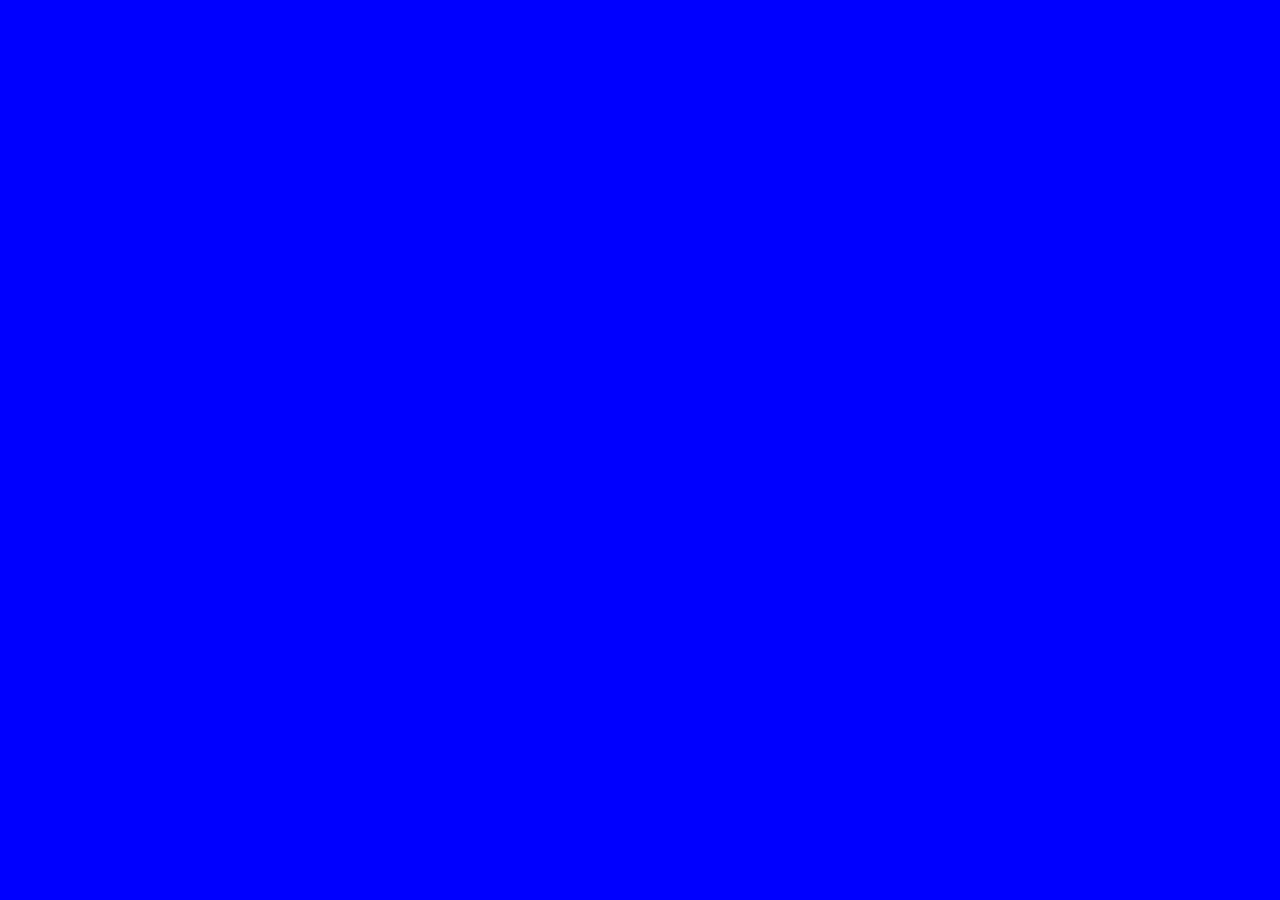
==== CSS-My Site/index.html @ 6361d94d "Starting on a more CSS style personal page." ====
<!DOCTYPE html>
<html lang="en" dir="ltr">
  <head>
    <meta charset="utf-8">
    <title>Tanner Rusher</title>
    <link rel="stylesheet" href="css/styles.css">
  </head>
  <body>

  </body>
</html>
---- CSS-My Site/css/styles.css ----
body{
  background-color: blue;
}
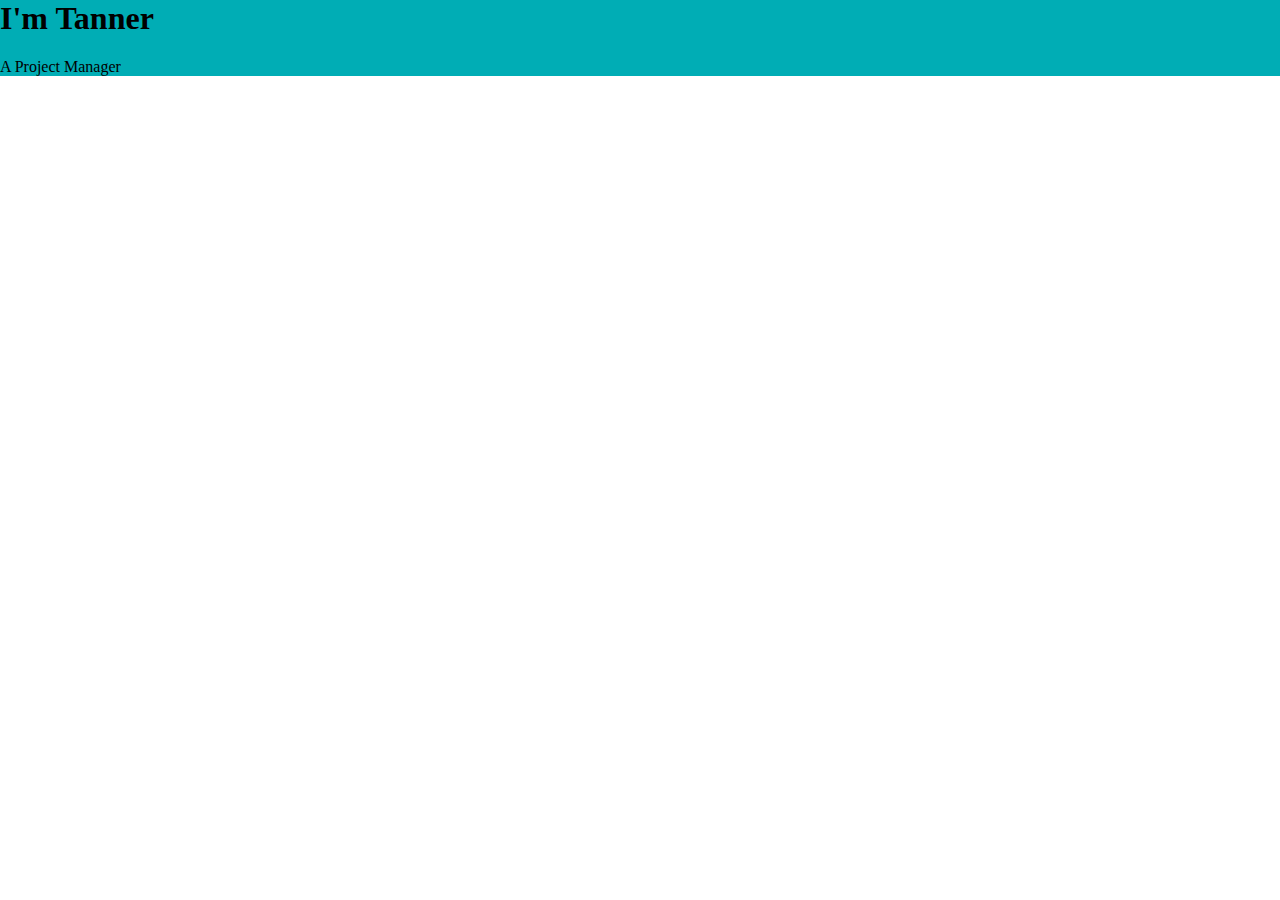
==== commit 878f44f5: "Changed margines for body, h1, and div to make my name appear at the very top." ====
--- a/CSS-My Site/index.html
+++ b/CSS-My Site/index.html
@@ -1,11 +1,24 @@
 <!DOCTYPE html>
 <html lang="en" dir="ltr">
-  <head>
-    <meta charset="utf-8">
-    <title>Tanner Rusher</title>
-    <link rel="stylesheet" href="css/styles.css">
-  </head>
-  <body>
 
-  </body>
+<head>
+  <meta charset="utf-8">
+  <title>Tanner Rusher</title>
+  <link rel="stylesheet" href="css/styles.css">
+  <link rel="icon" href="favicon.ico">
+</head>
+
+<body>
+
+  <div class="">
+    <h1>I'm Tanner</h1>
+    <p>A Project Manager</p>
+  </div>
+
+
+
+
+
+</body>
+
 </html>
--- a/CSS-My Site/css/styles.css
+++ b/CSS-My Site/css/styles.css
@@ -1,3 +1,13 @@
+div{
+  background-color: #00adb5;
+
+}
+
+h1{
+  margin-top: 0px;
+  
+}
+
 body{
-  background-color: blue;
+  margin: 0;
 }
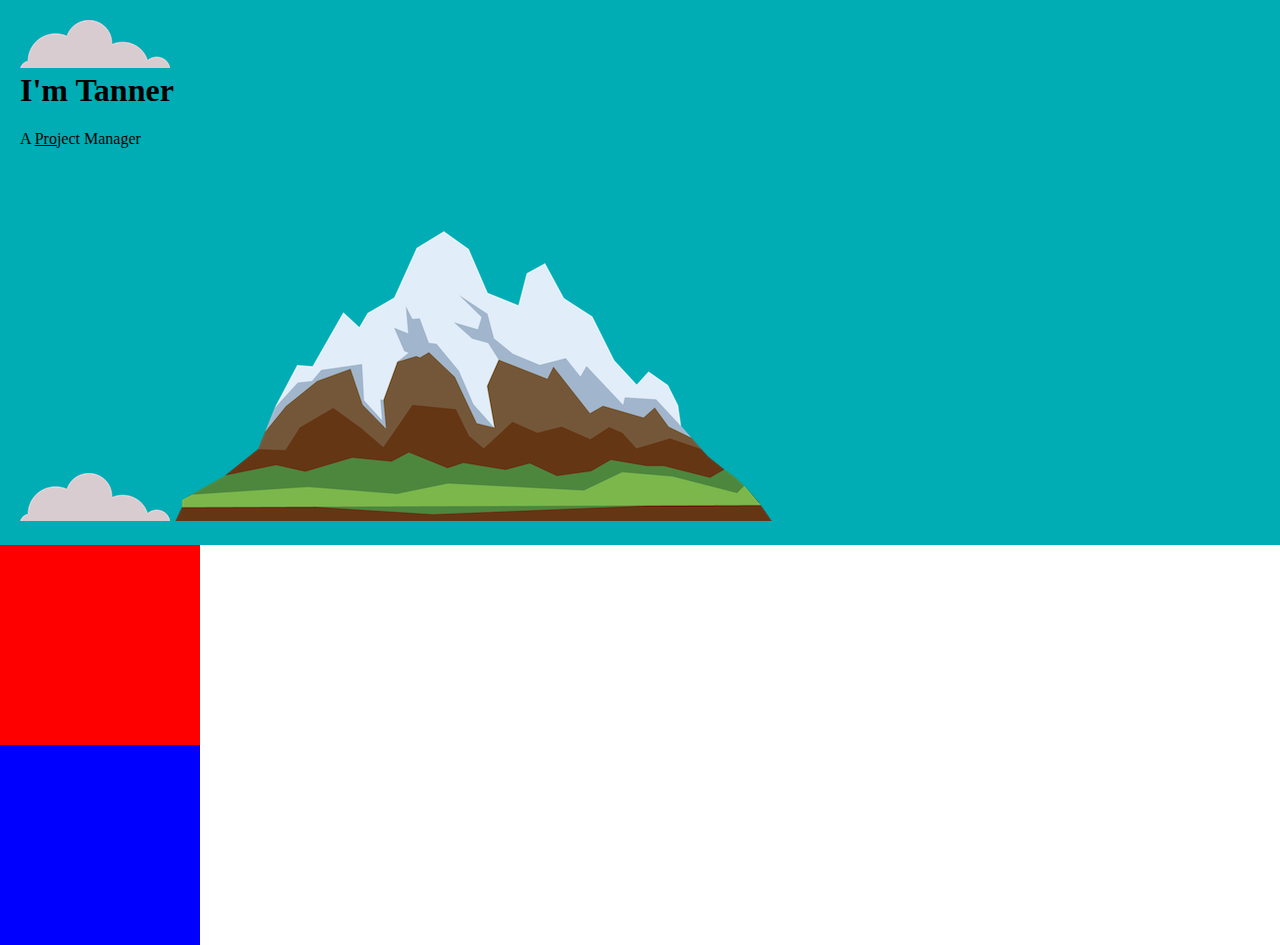
==== commit 67b9859c: "Added some images." ====
--- a/CSS-My Site/index.html
+++ b/CSS-My Site/index.html
@@ -10,9 +10,20 @@
 
 <body>
 
-  <div class="">
+  <div class="top-container">
+    <img src="images/cloud.png" alt="cloud">
     <h1>I'm Tanner</h1>
-    <p>A Project Manager</p>
+    <p>A  <span class=pro>Pro</span>ject Manager</p>
+    <img src="images/cloud.png" alt="cloud">
+    <img src="images/mountain.png" alt="mountain">
+  </div>
+
+  <div class="middle-container">
+
+  </div>
+
+  <div class="bottom-container">
+
   </div>
 
 
--- a/CSS-My Site/css/styles.css
+++ b/CSS-My Site/css/styles.css
@@ -1,13 +1,29 @@
-div{
+.top-container{
   background-color: #00adb5;
-
+  padding: 20px;
 }
 
 h1{
-  margin-top: 0px;
-  
-}
+  margin-top: 0;
+  }
 
 body{
   margin: 0;
 }
+
+
+.middle-container{
+  background-color: red;
+  height: 200px;
+  width: 200px;
+}
+
+.bottom-container{
+  background-color: blue;
+  height: 200px;
+  width: 200px;
+}
+
+.pro{
+  text-decoration: underline;
+}
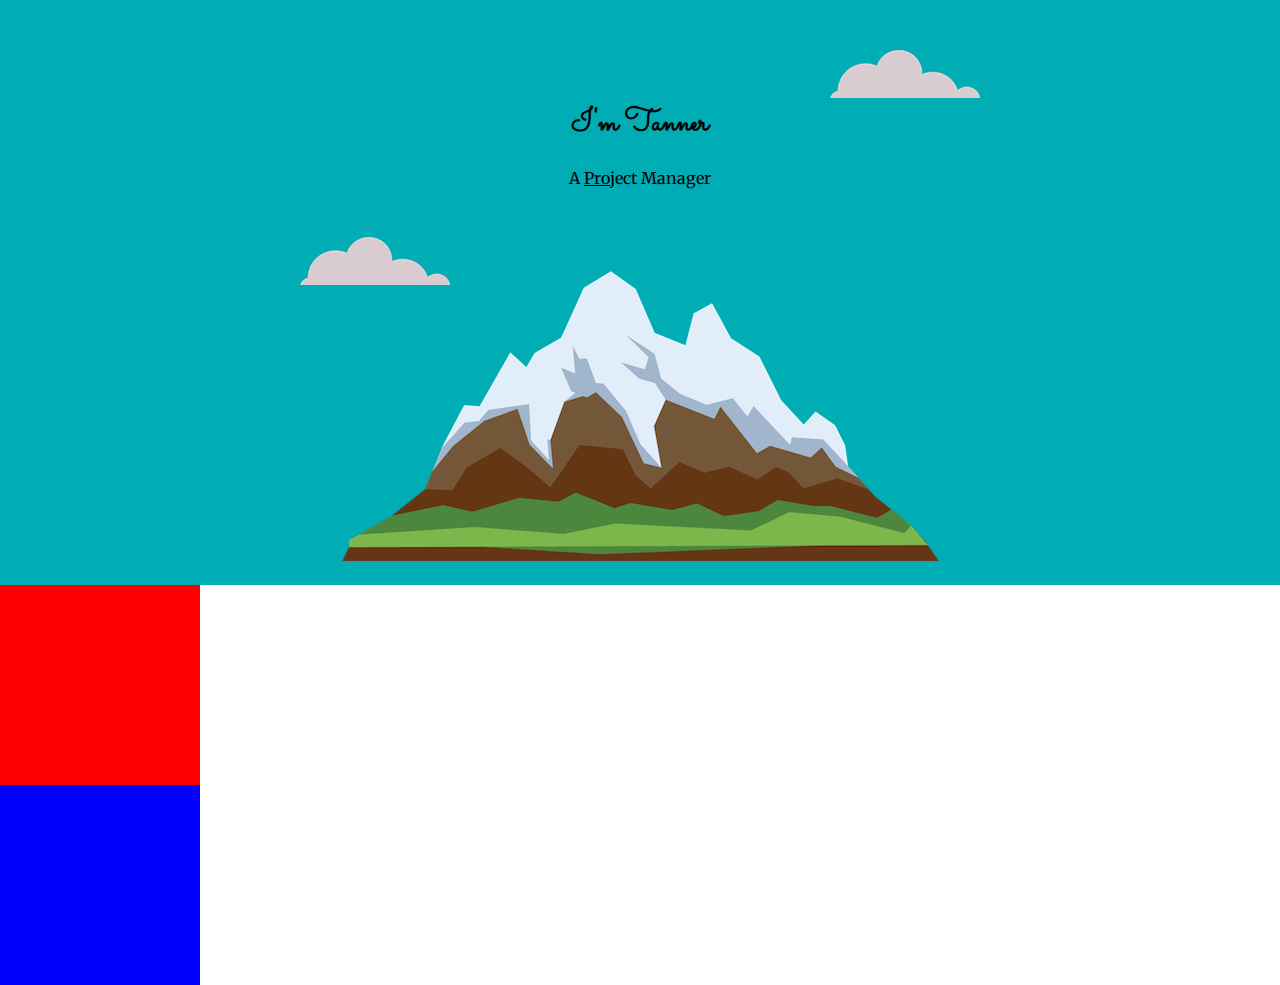
==== commit 5280a09a: "Alligned images to how I wanted and added some font families." ====
--- a/CSS-My Site/index.html
+++ b/CSS-My Site/index.html
@@ -6,15 +6,17 @@
   <title>Tanner Rusher</title>
   <link rel="stylesheet" href="css/styles.css">
   <link rel="icon" href="favicon.ico">
+  <link href="https://fonts.googleapis.com/css?family=Merriweather|Montserrat|Sacramento" rel="stylesheet">
+
 </head>
 
 <body>
 
   <div class="top-container">
-    <img src="images/cloud.png" alt="cloud">
+    <img class="top-cloud" src="images/cloud.png" alt="cloud">
     <h1>I'm Tanner</h1>
     <p>A  <span class=pro>Pro</span>ject Manager</p>
-    <img src="images/cloud.png" alt="cloud">
+    <img class="bottom-cloud" src="images/cloud.png" alt="cloud">
     <img src="images/mountain.png" alt="mountain">
   </div>
 
--- a/CSS-My Site/css/styles.css
+++ b/CSS-My Site/css/styles.css
@@ -1,29 +1,56 @@
-.top-container{
+.top-container {
   background-color: #00adb5;
   padding: 20px;
 }
 
-h1{
-  margin-top: 0;
-  }
-
-body{
+body {
   margin: 0;
+  text-align: center;
+  font-family: 'Merriweather', serif;
 }
 
+h1 {
+  margin-top: 0;
+  font-family: 'Sacramento', cursive;
+}
 
-.middle-container{
+h2 {
+  font-family: 'Montserrat', sans-serif;
+}
+
+h3 {
+  font-family: 'Montserrat', sans-serif;
+}
+
+.top-container {
+  position: relative;
+  padding-top: 100px;
+}
+
+.middle-container {
   background-color: red;
   height: 200px;
   width: 200px;
 }
 
-.bottom-container{
+.bottom-container {
   background-color: blue;
   height: 200px;
   width: 200px;
 }
 
-.pro{
+.pro {
   text-decoration: underline;
 }
+
+.top-cloud {
+  position: absolute;
+  right: 300px;
+  top: 50px;
+}
+
+.bottom-cloud {
+  position: absolute;
+  left: 300px;
+  bottom: 300px;
+}
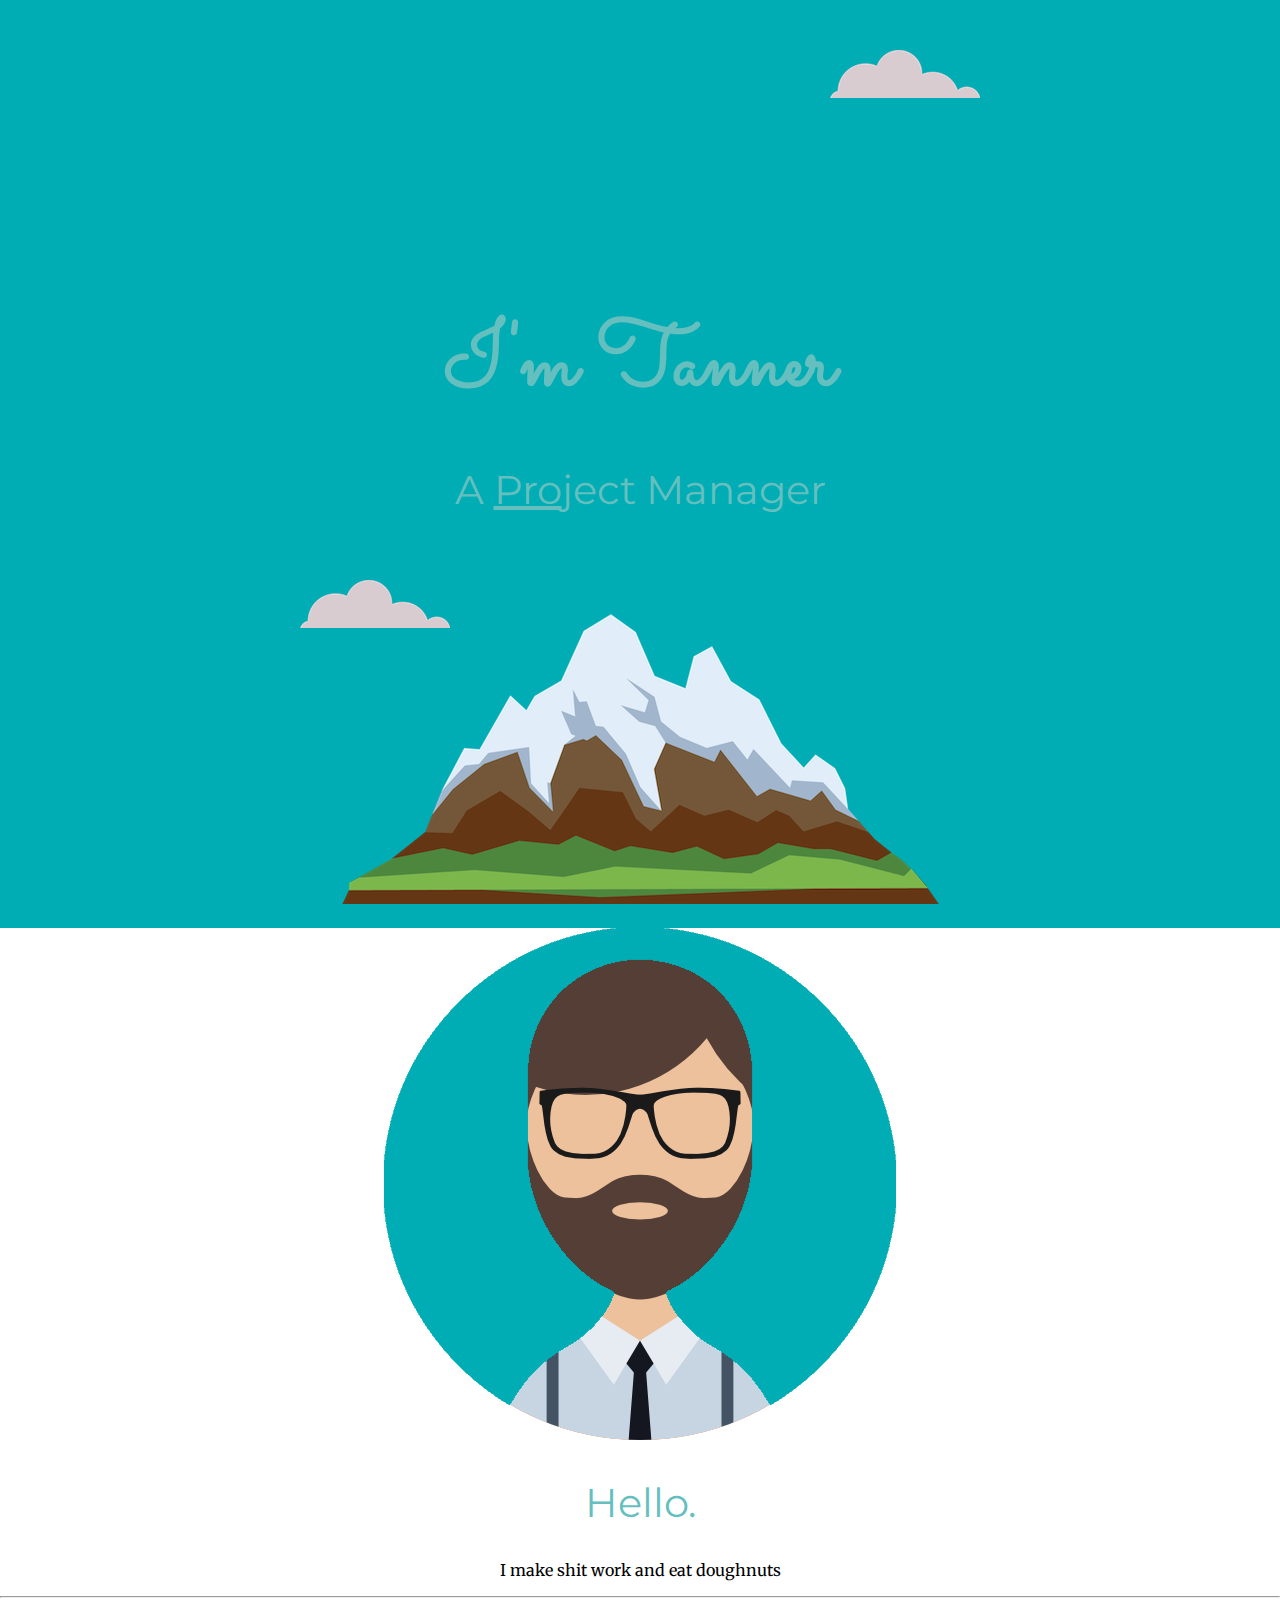
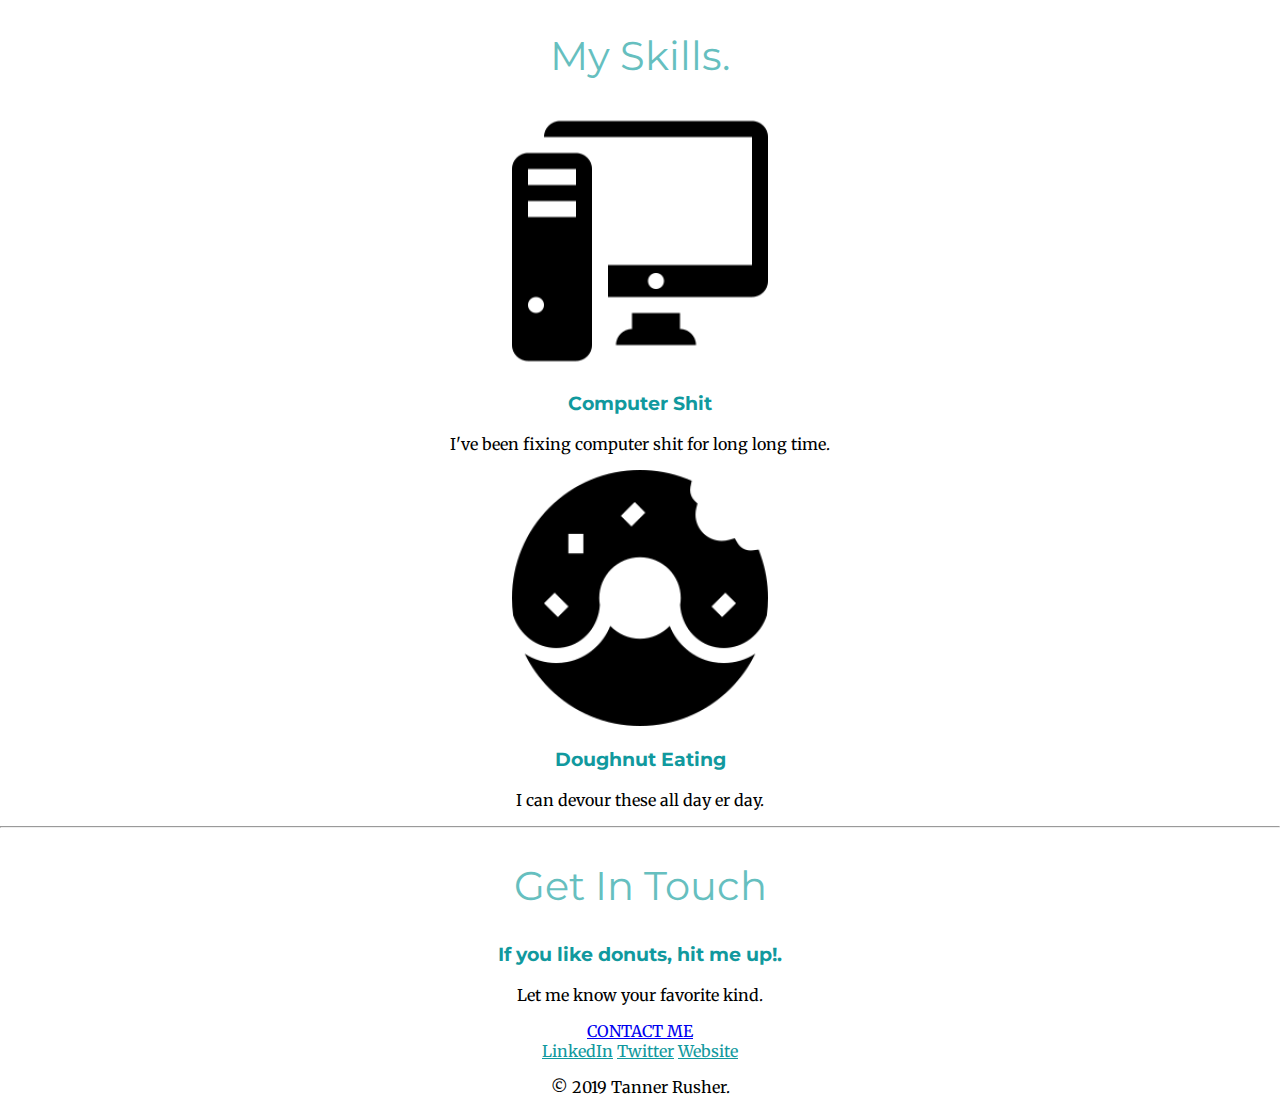
==== commit 4503a3d3: "Added stub code, added some skill images, changed font colors, and font weight of h2" ====
--- a/CSS-My Site/index.html
+++ b/CSS-My Site/index.html
@@ -15,19 +15,47 @@
   <div class="top-container">
     <img class="top-cloud" src="images/cloud.png" alt="cloud">
     <h1>I'm Tanner</h1>
-    <p>A  <span class=pro>Pro</span>ject Manager</p>
+    <h2 class="what">A  <span class=pro>Pro</span>ject Manager</h2>
     <img class="bottom-cloud" src="images/cloud.png" alt="cloud">
     <img src="images/mountain.png" alt="mountain">
   </div>
 
   <div class="middle-container">
-
+    <div class="profile">
+      <img src="images/man1.png" alt="profile pic">
+      <h2>Hello.</h2>
+      <p>I make shit work and eat doughnuts</p>
+    </div>
+    <hr>
+    <div class="skills">
+      <h2>My Skills.</h2>
+      <div class="skill-row">
+        <img class="" src="images/computer3.png" alt="computer">
+        <h3>Computer Shit</h3>
+        <p>I've been fixing computer shit for long long time.</p>
+      </div>
+      <div class="skill-row">
+        <img class="" src="images/donut.png" alt="doughnuts">
+        <h3>Doughnut Eating</h3>
+        <p>I can devour these all day er day.</p>
+      </div>
+    </div>
+    <hr>
+    <div class="contact-me">
+      <h2>Get In Touch</h2>
+      <h3>If you like donuts, hit me up!.</h3>
+      <p>Let me know your favorite kind.</p>
+      <a class="btn" href="mailto:tanner.rusher@outlook.com">CONTACT ME</a>
+    </div>
   </div>
 
+
   <div class="bottom-container">
-
+    <a class="footer-link" href="https://www.linkedin.com/">LinkedIn</a>
+    <a class="footer-link" href="https://twitter.com/">Twitter</a>
+    <a class="footer-link" href="https://www.appbrewery.co/">Website</a>
+    <p>© 2019 Tanner Rusher.</p>
   </div>
-
 
 
 
--- a/CSS-My Site/css/styles.css
+++ b/CSS-My Site/css/styles.css
@@ -10,15 +10,24 @@
 }
 
 h1 {
-  margin-top: 0;
+  font-size: 5.625rem;
+  color: #66BFBF;
+  margin: 200px auto 0 auto;
   font-family: 'Sacramento', cursive;
+
+
 }
 
 h2 {
+  color: #66BFBF;
   font-family: 'Montserrat', sans-serif;
+  font-size: 2.5rem;
+  font-weight: normal;
+
 }
 
 h3 {
+  color: #11999E;
   font-family: 'Montserrat', sans-serif;
 }
 
@@ -27,17 +36,9 @@
   padding-top: 100px;
 }
 
-.middle-container {
-  background-color: red;
-  height: 200px;
-  width: 200px;
-}
+.middle-container {}
 
-.bottom-container {
-  background-color: blue;
-  height: 200px;
-  width: 200px;
-}
+.bottom-container {}
 
 .pro {
   text-decoration: underline;
@@ -54,3 +55,7 @@
   left: 300px;
   bottom: 300px;
 }
+
+.footer-link{
+  color:#11999E;
+}
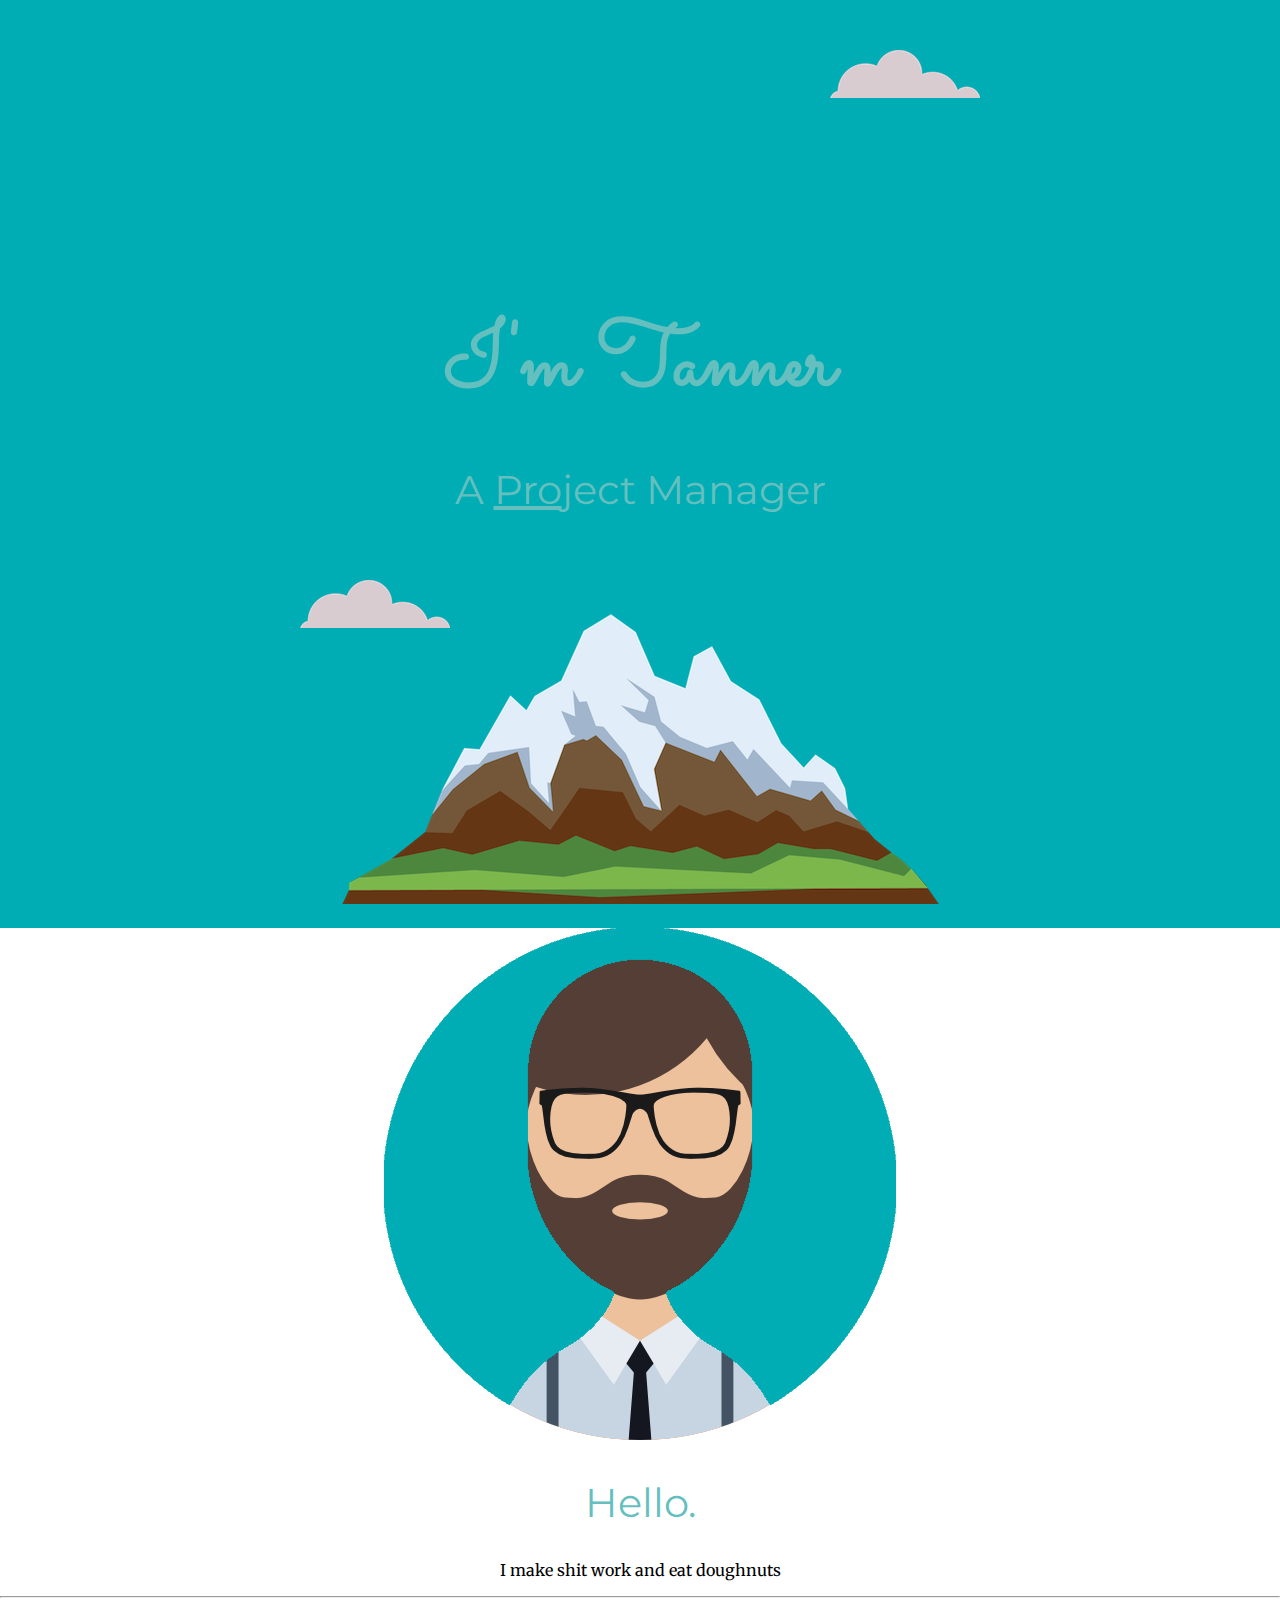
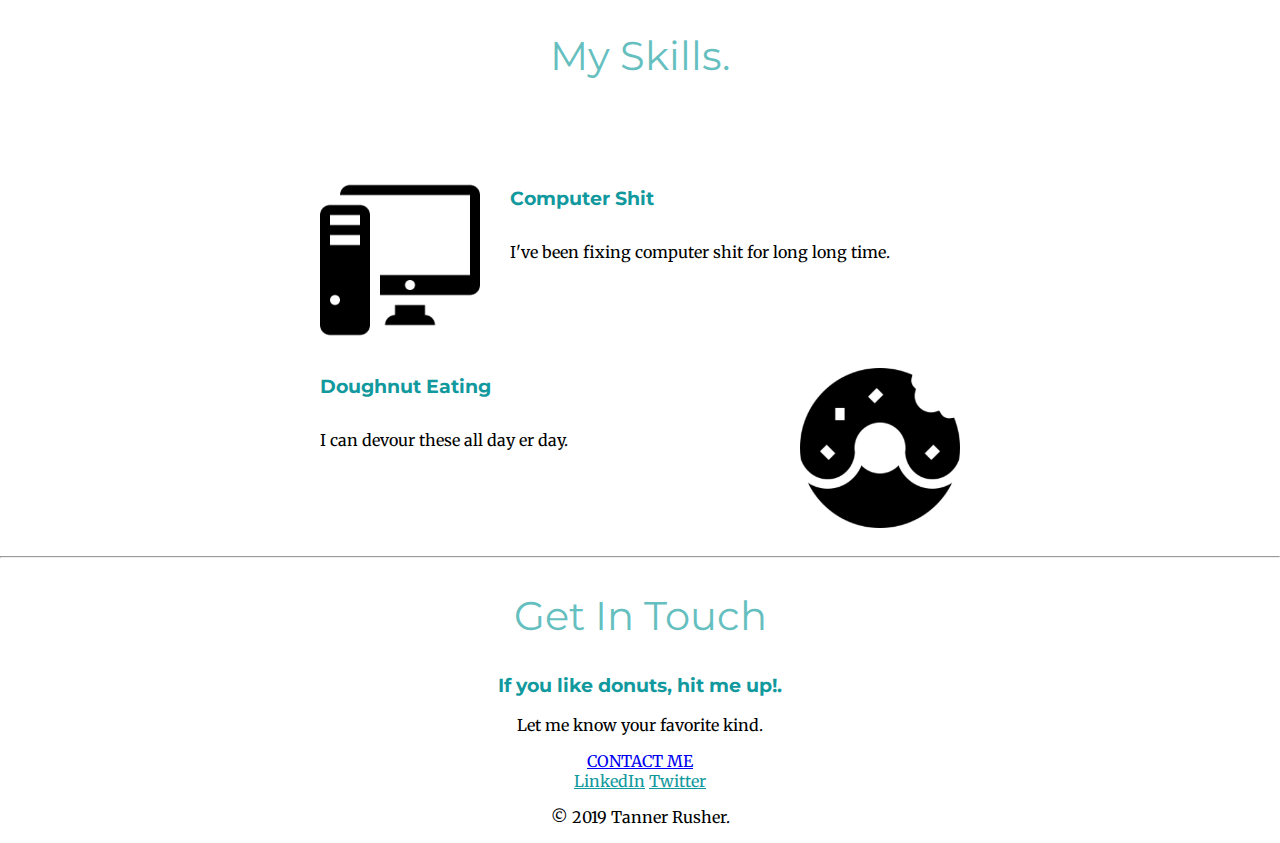
==== commit 2458fa78: "messed with float." ====
--- a/CSS-My Site/index.html
+++ b/CSS-My Site/index.html
@@ -30,14 +30,14 @@
     <div class="skills">
       <h2>My Skills.</h2>
       <div class="skill-row">
-        <img class="" src="images/computer3.png" alt="computer">
+        <img class="computer" src="images/computer3.png" alt="computer">
         <h3>Computer Shit</h3>
-        <p>I've been fixing computer shit for long long time.</p>
+        <p class="skill-info">I've been fixing computer shit for long long time.</p>
       </div>
       <div class="skill-row">
-        <img class="" src="images/donut.png" alt="doughnuts">
+        <img class="doughnut" src="images/donut.png" alt="doughnuts">
         <h3>Doughnut Eating</h3>
-        <p>I can devour these all day er day.</p>
+        <p class="skill-info2">I can devour these all day er day.</p>
       </div>
     </div>
     <hr>
@@ -53,7 +53,6 @@
   <div class="bottom-container">
     <a class="footer-link" href="https://www.linkedin.com/">LinkedIn</a>
     <a class="footer-link" href="https://twitter.com/">Twitter</a>
-    <a class="footer-link" href="https://www.appbrewery.co/">Website</a>
     <p>© 2019 Tanner Rusher.</p>
   </div>
 
--- a/CSS-My Site/css/styles.css
+++ b/CSS-My Site/css/styles.css
@@ -59,3 +59,23 @@
 .footer-link{
   color:#11999E;
 }
+
+.skill-row{
+  width: 50%;
+  margin: 100px auto 100px auto;
+  text-align: left;
+  line-height: 2
+
+}
+.computer{
+  width: 25%;
+  float: left;
+  margin-right: 30px;
+
+}
+
+.doughnut{
+  width: 25%;
+  float: right;
+  margin-left: 30px;
+}
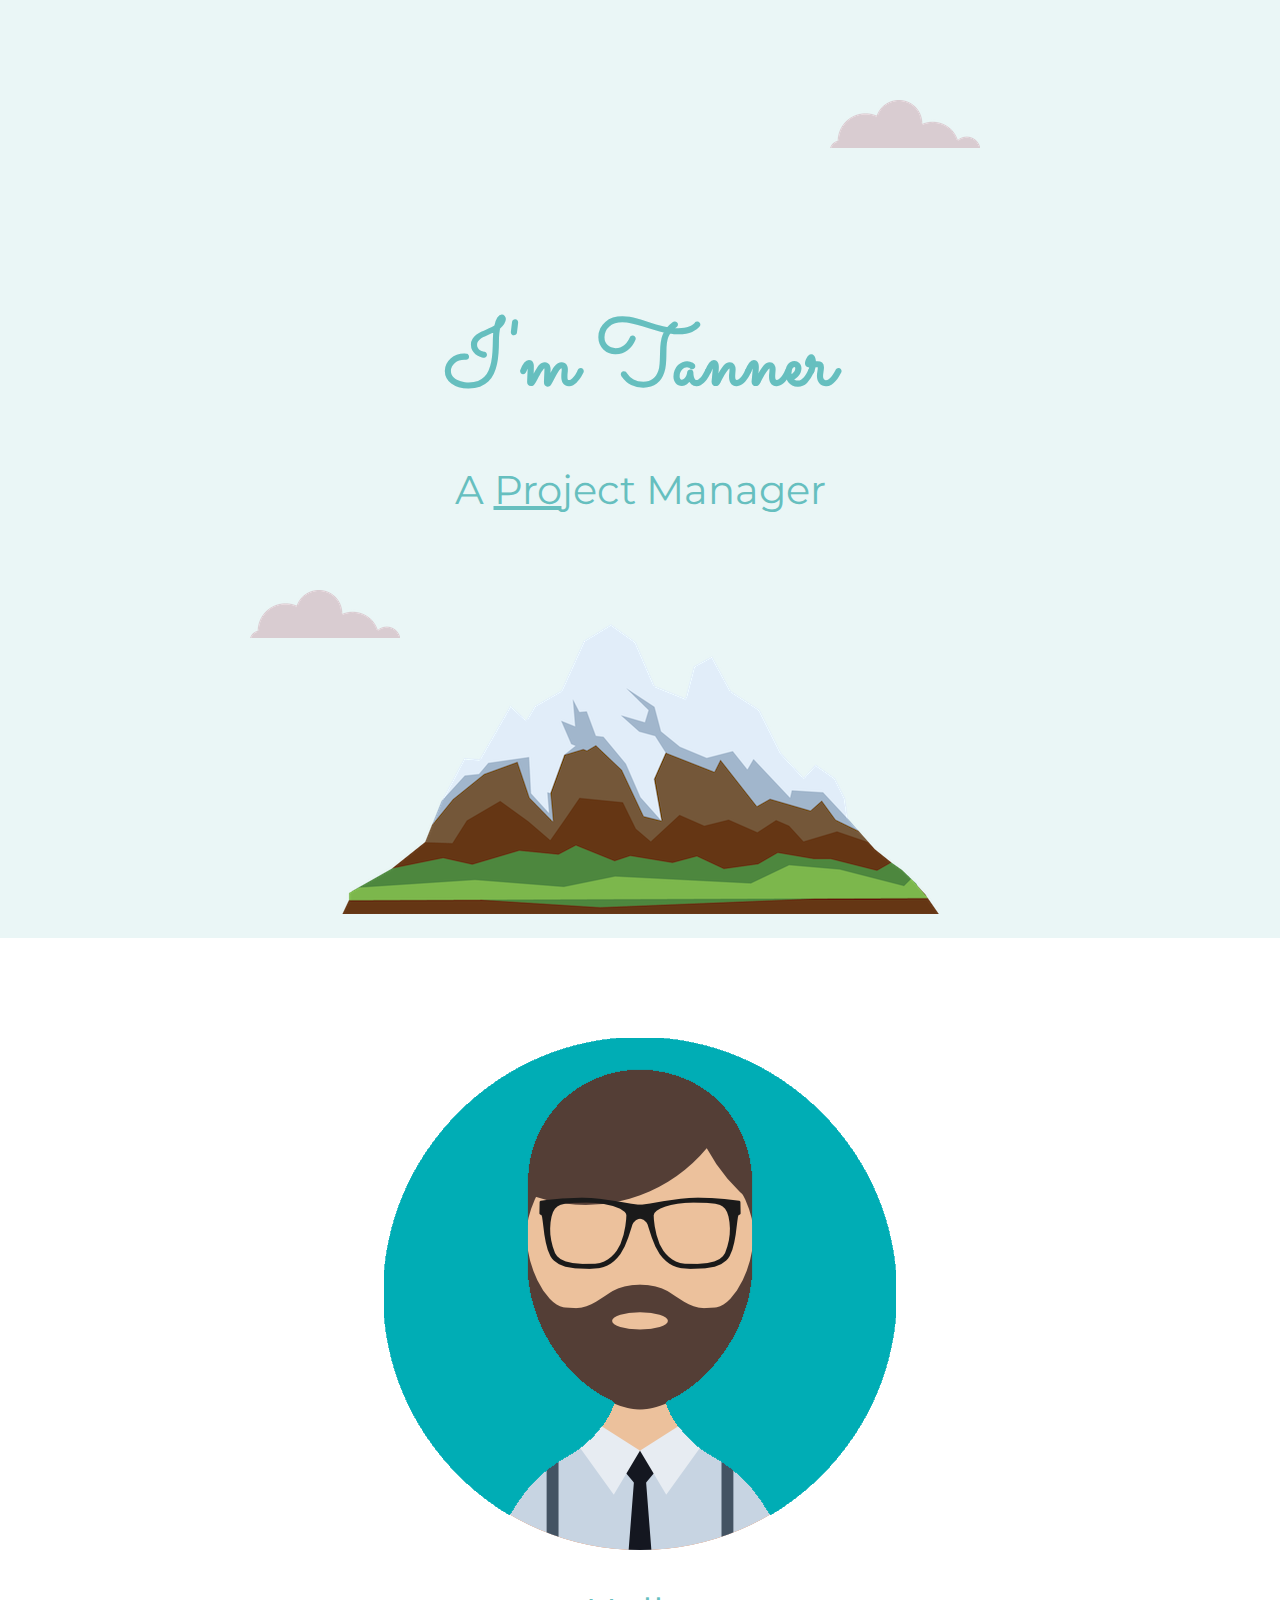
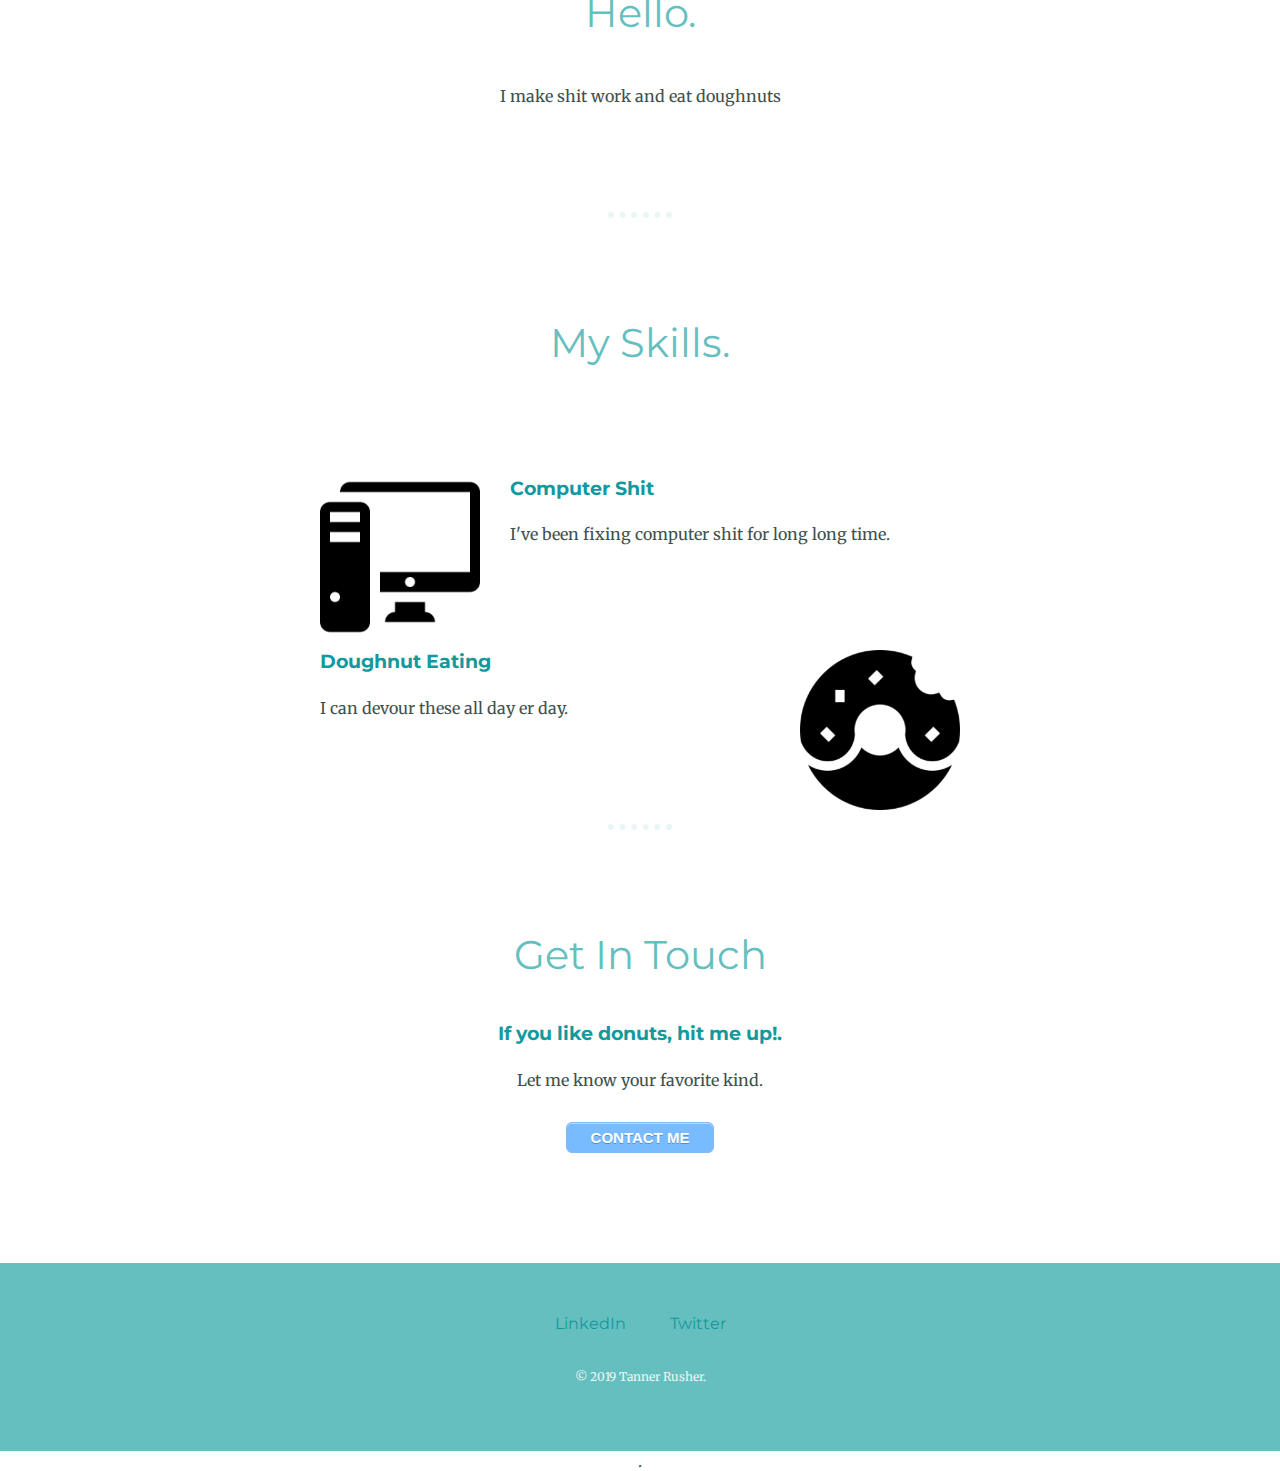
==== commit 0db14991: "Final CSS Website Challenge" ====
--- a/CSS-My Site/index.html
+++ b/CSS-My Site/index.html
@@ -53,10 +53,10 @@
   <div class="bottom-container">
     <a class="footer-link" href="https://www.linkedin.com/">LinkedIn</a>
     <a class="footer-link" href="https://twitter.com/">Twitter</a>
-    <p>© 2019 Tanner Rusher.</p>
+    <p class="copyright">© 2019 Tanner Rusher.</p>
   </div>
 
-
+.
 
 
 </body>
--- a/CSS-My Site/css/styles.css
+++ b/CSS-My Site/css/styles.css
@@ -1,5 +1,5 @@
 .top-container {
-  background-color: #00adb5;
+  background-color: #EAF6F6;
   padding: 20px;
 }
 
@@ -7,7 +7,25 @@
   margin: 0;
   text-align: center;
   font-family: 'Merriweather', serif;
+  color: #40514E;
 }
+
+p{
+  line-height: 2
+}
+
+hr{
+  border-style: dotted;
+margin: 100px auto;
+  width:4%;
+  border-width: 6px;
+  border-color: #EAF6F6;
+  border-top: none;
+
+
+
+  }
+
 
 h1 {
   font-size: 5.625rem;
@@ -23,6 +41,7 @@
   font-family: 'Montserrat', sans-serif;
   font-size: 2.5rem;
   font-weight: normal;
+  padding-bottom: 10px;
 
 }
 
@@ -36,9 +55,17 @@
   padding-top: 100px;
 }
 
-.middle-container {}
+.middle-container {
+  margin:100px 0;
 
-.bottom-container {}
+
+}
+
+.bottom-container {
+  background-color: #66BFBF;
+  padding: 50px 0 30px;
+
+}
 
 .pro {
   text-decoration: underline;
@@ -47,24 +74,25 @@
 .top-cloud {
   position: absolute;
   right: 300px;
-  top: 50px;
+  top: 100px;
 }
 
 .bottom-cloud {
   position: absolute;
-  left: 300px;
+  left: 250px;
   bottom: 300px;
 }
 
 .footer-link{
   color:#11999E;
+
 }
 
 .skill-row{
   width: 50%;
   margin: 100px auto 100px auto;
   text-align: left;
-  line-height: 2
+
 
 }
 .computer{
@@ -79,3 +107,51 @@
   float: right;
   margin-left: 30px;
 }
+
+.btn {
+	-moz-box-shadow:inset 0px 1px 0px 0px #bbdaf7;
+	-webkit-box-shadow:inset 0px 1px 0px 0px #bbdaf7;
+	box-shadow:inset 0px 1px 0px 0px #bbdaf7;
+	background-color:#79bbff;
+	-moz-border-radius:6px;
+	-webkit-border-radius:6px;
+	border-radius:6px;
+	border:1px solid #84bbf3;
+	display:inline-block;
+	cursor:pointer;
+	color:#ffffff;
+	font-family:Arial;
+	font-size:15px;
+	font-weight:bold;
+	padding:6px 24px;
+	text-decoration:none;
+	text-shadow:0px 1px 0px #528ecc;
+}
+.btn:hover {
+	background-color:#378de5;
+}
+.btn:active {
+	position:relative;
+	top:1px;
+}
+
+.copyright{
+  color: #EAF6F6;
+  font-size: 0.75em;
+  padding: 20px 0;
+}
+
+.contact.me{
+  width: 40%;
+  margin: 40px auto 60px;
+
+}
+A{
+  color: #11999E;
+  font-family: 'Montserrat', sans-serif;
+  margin: 10px 20px;
+  text-decoration: none;
+}
+a:hover{
+  color: #EAF6F6
+}
